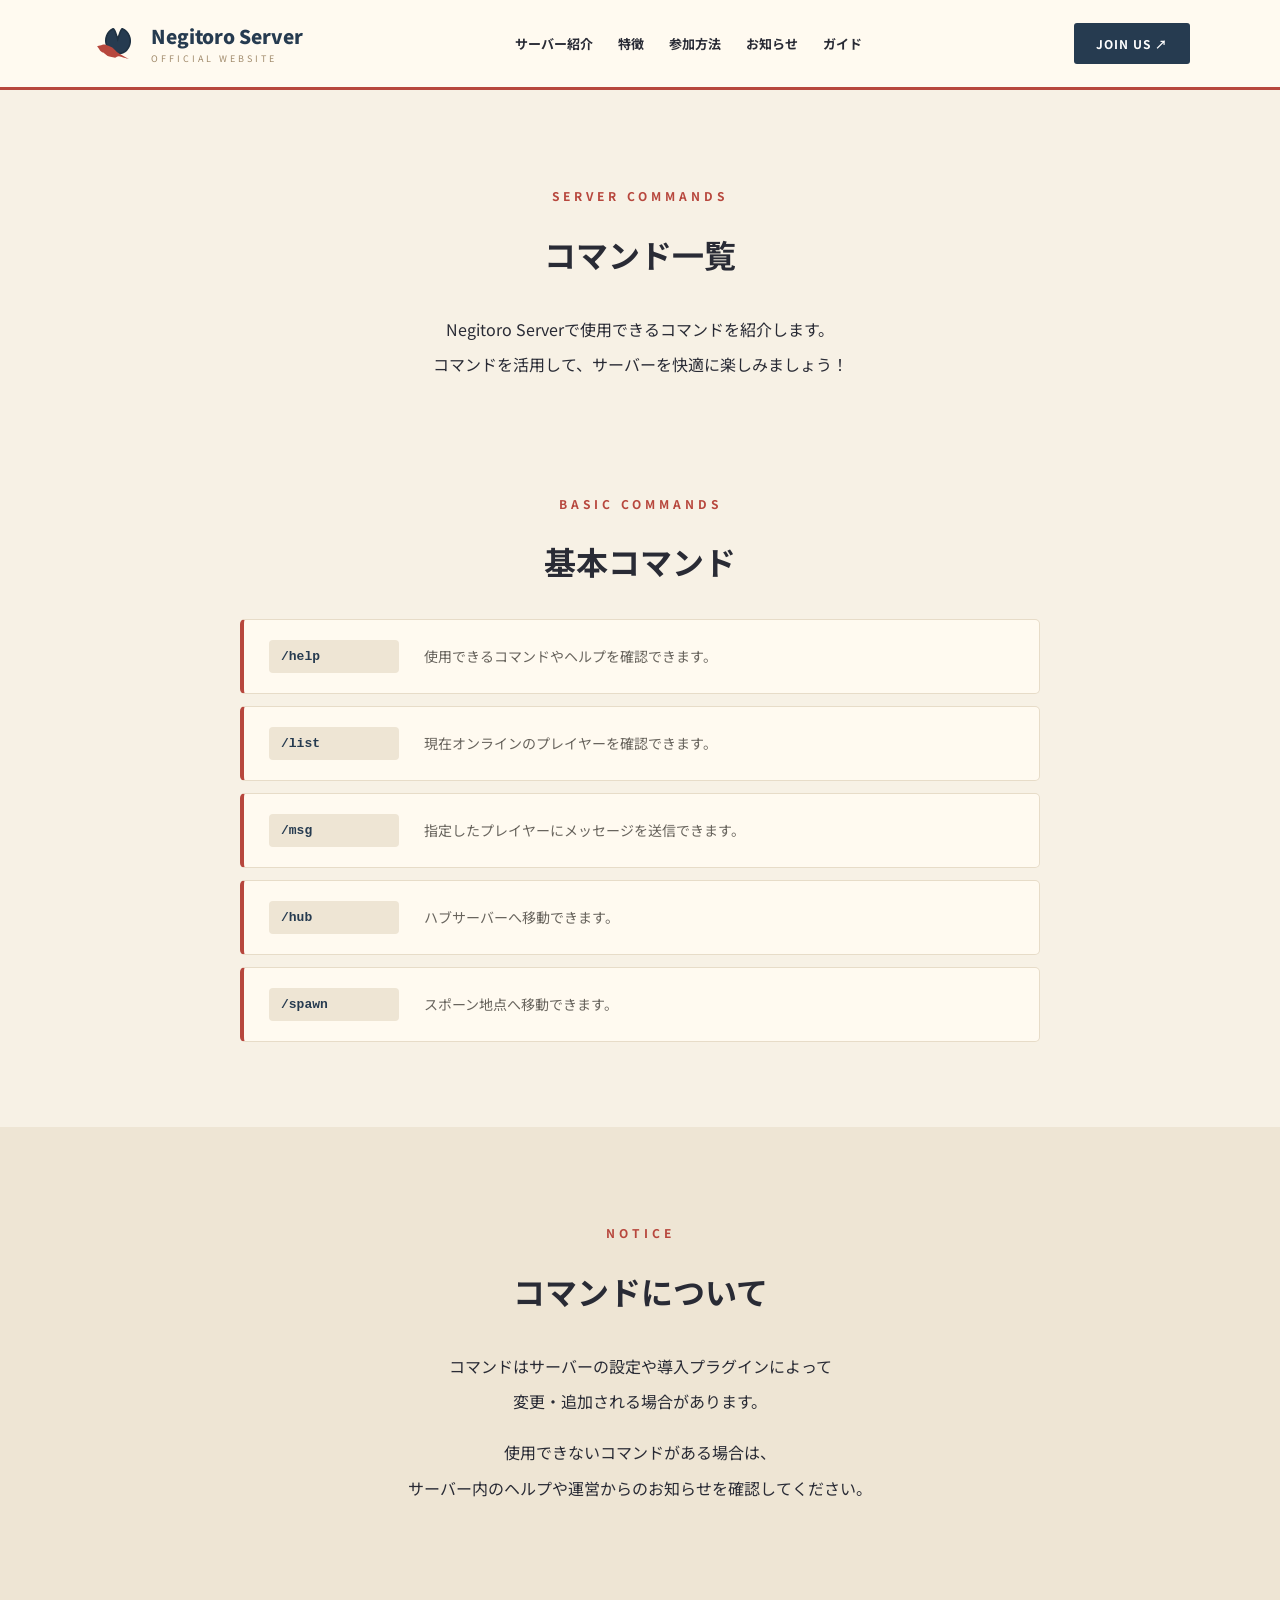
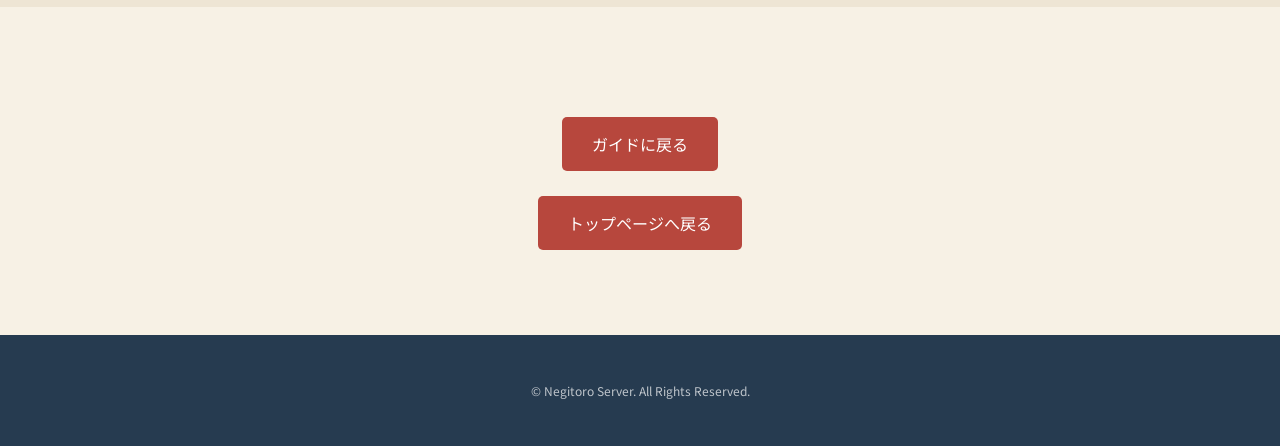
==== commands.html @ 7ebb2df2 "Add files via upload" ====
<!DOCTYPE html>
<html lang="ja">
<head>
    <meta charset="UTF-8">
    <meta name="viewport" content="width=device-width, initial-scale=1.0">
    <title>コマンド一覧 | Negitoro Server</title>
    <link rel="stylesheet" href="style.css">
</head>
<body>

<!-- ===== Header ===== -->

<header class="header">
    <a href="index.html" class="logo">
            <span class="logo-mark">
                <img src="images/waterlily.svg" alt="Negitoro Server">
            </span>

        <span class="logo-text">
                <strong>Negitoro Server</strong>
                <small>OFFICIAL WEBSITE</small>
            </span>
    </a>

    <nav>
        <a href="index.html#about">サーバー紹介</a>
        <a href="index.html#features">特徴</a>
        <a href="index.html#join">参加方法</a>
        <a href="index.html#news">お知らせ</a>
        <a href="guide.html">ガイド</a>
    </nav>

    <a href="index.html#join" class="header-button">JOIN US ↗</a>
</header>


<!-- ===== Page Title ===== -->

<section class="section">
    <p class="section-label">SERVER COMMANDS</p>
    <h2>コマンド一覧</h2>

    <p>
        Negitoro Serverで使用できるコマンドを紹介します。<br>
        コマンドを活用して、サーバーを快適に楽しみましょう！
    </p>
</section>


<!-- ===== Basic Commands ===== -->

<section class="section" style="padding-top: 0;">

    <p class="section-label">BASIC COMMANDS</p>
    <h2>基本コマンド</h2>

    <div class="command-list">

        <div class="command-item">
            <code>/help</code>
            <p>使用できるコマンドやヘルプを確認できます。</p>
        </div>

        <div class="command-item">
            <code>/list</code>
            <p>現在オンラインのプレイヤーを確認できます。</p>
        </div>

        <div class="command-item">
            <code>/msg</code>
            <p>指定したプレイヤーにメッセージを送信できます。</p>
        </div>

        <div class="command-item">
            <code>/hub</code>
            <p>ハブサーバーへ移動できます。</p>
        </div>

        <div class="command-item">
            <code>/spawn</code>
            <p>スポーン地点へ移動できます。</p>
        </div>

    </div>
</section>


<!-- ===== Notice ===== -->

<section class="section join-section">

    <p class="section-label">NOTICE</p>
    <h2>コマンドについて</h2>

    <p>
        コマンドはサーバーの設定や導入プラグインによって<br>
        変更・追加される場合があります。
    </p>

    <p>
        使用できないコマンドがある場合は、<br>
        サーバー内のヘルプや運営からのお知らせを確認してください。
    </p>

</section>


<!-- ===== Navigation ===== -->

<section class="section">
    <a href="guide.html" class="main-button">
        ガイドに戻る
    </a>

    <br>

    <a href="index.html" class="main-button">
        トップページへ戻る
    </a>
</section>


<!-- ===== Footer ===== -->

<footer class="footer">
    <p>© Negitoro Server. All Rights Reserved.</p>
</footer>

</body>
</html>
---- style.css ----
@import url('https://fonts.googleapis.com/css2?family=Noto+Sans+JP:wght@400;500;700;900&display=swap');

:root {
    --paper: #f7f1e5;
    --ink: #292b35;
    --navy: #263b50;
    --red: #b7473d;
    --gold: #c49a52;
}

* {
    box-sizing: border-box;
    scroll-behavior: smooth;
}

body {
    margin: 0;
    background: var(--paper);
    color: var(--ink);
    font-family: 'Noto Sans JP', sans-serif;
}

/* ===== Header ===== */

.header {
    min-height: 90px;
    padding: 15px 7%;
    display: flex;
    justify-content: space-between;
    align-items: center;
    gap: 25px;
    background: #fffaf0;
    border-bottom: 3px solid var(--red);
    position: relative;
    z-index: 10;
}

.logo {
    display: flex;
    align-items: center;
    gap: 13px;
    color: var(--navy);
    text-decoration: none;
}

.logo-mark {
    width: 48px;
    height: 48px;
    display: flex;
    align-items: center;
    justify-content: center;
    background: transparent;
    border-radius: 0;
    overflow: visible;
    flex-shrink: 0;
}

.logo-mark img {
    width: 34px;
    height: 34px;
    object-fit: contain;
    display: block;
}

.logo-text {
    display: flex;
    flex-direction: column;
    gap: 3px;
}

.logo-text strong {
    font-size: 19px;
    font-weight: 900;
}

.logo-text small {
    font-size: 9px;
    letter-spacing: 3px;
    color: #a18b6c;
}

.header nav {
    display: flex;
    align-items: center;
    gap: 25px;
}

.header nav a {
    color: var(--ink);
    text-decoration: none;
    font-size: 13px;
    font-weight: 700;
    transition: 0.2s;
}

.header nav a:hover {
    color: var(--red);
}

.header-button {
    padding: 12px 22px;
    background: var(--navy);
    color: white;
    text-decoration: none;
    font-size: 12px;
    font-weight: bold;
    letter-spacing: 1px;
    border-radius: 3px;
    transition: 0.2s;
}

.header-button:hover {
    background: var(--red);
}

/* ===== Hero ===== */

.hero {
    min-height: 540px;
    padding: 100px 10%;
    display: flex;
    justify-content: space-between;
    align-items: center;
    background:
            linear-gradient(
                    90deg,
                    rgba(15, 23, 38, 0.88),
                    rgba(15, 23, 38, 0.35)
            ),
            url("images/server-spawn.png");
    background-size: cover;
    background-position: center;
    background-repeat: no-repeat;
    color: white;
    position: relative;
    overflow: hidden;
}

.subtitle {
    color: #e4bd7b;
    letter-spacing: 3px;
    font-size: 12px;
}

.hero h1 {
    font-size: clamp(38px, 6vw, 65px);
    line-height: 1.5;
    margin: 20px 0;
}

.hero p {
    line-height: 2;
}

.main-button {
    display: inline-block;
    margin-top: 25px;
    padding: 15px 30px;
    background: var(--red);
    color: white;
    text-decoration: none;
    border-radius: 5px;
    transition: 0.2s;
}

.main-button:hover {
    background: #d05c50;
    transform: translateY(-3px);
}

/* ===== Common Sections ===== */

.section {
    padding: 85px 10%;
    text-align: center;
}

.section-label {
    color: var(--red);
    font-size: 12px;
    letter-spacing: 4px;
    font-weight: bold;
}

.section h2 {
    font-size: 32px;
    margin-bottom: 35px;
}

.section > p:not(.section-label) {
    line-height: 2.2;
}

/* ===== About Section ===== */

.about-section {
    background: var(--paper);
    padding: 100px 10%;
}

.about-heading {
    max-width: 750px;
    margin: 0 auto 55px;
}

.about-heading h2 {
    color: var(--navy);
    font-size: clamp(28px, 4vw, 42px);
    margin: 15px 0;
}

.about-description {
    color: #68645d;
    font-size: 15px;
    line-height: 2.2;
}

.about-grid {
    display: grid;
    grid-template-columns: repeat(4, minmax(0, 1fr));
    gap: 18px;
    max-width: 1100px;
    margin: auto;
}

.about-card {
    padding: 30px 18px;
    background: #fffaf0;
    border: 1px solid #e7dcc8;
    border-top: 3px solid var(--red);
    border-radius: 5px;
    transition: 0.25s;
}

.about-card:hover {
    transform: translateY(-5px);
    box-shadow: 0 8px 22px rgba(38, 59, 80, 0.09);
}

.about-card span {
    font-size: 35px;
}

.about-card h3 {
    color: var(--navy);
    margin: 15px 0 8px;
}

.about-card p {
    color: #777;
    font-size: 13px;
    line-height: 1.8;
}

/* ===== Features ===== */

.feature-grid {
    display: grid;
    grid-template-columns: repeat(3, 1fr);
    gap: 20px;
    margin-top: 40px;
}

.feature-card {
    padding: 35px 20px;
    background: #fffaf0;
    border: 1px solid #e7dcc8;
    border-radius: 8px;
}

.feature-card span {
    font-size: 40px;
}

.feature-card p {
    color: #777;
    font-size: 14px;
}

/* ===== Join Section ===== */

.join-section {
    background: #eee5d4;
}

.join-box {
    max-width: 550px;
    margin: auto;
    padding: 30px;
    background: #fffaf0;
    border-radius: 10px;
}

.address-box {
    display: flex;
    gap: 10px;
    justify-content: center;
    flex-wrap: wrap;
}

.address-box code {
    padding: 12px;
    background: #eee5d4;
    border-radius: 5px;
}

.address-box button {
    padding: 12px 20px;
    background: var(--navy);
    color: white;
    border: none;
    border-radius: 5px;
    cursor: pointer;
}

/* ===== Footer ===== */

.footer {
    padding: 35px;
    text-align: center;
    background: var(--navy);
    color: white;
}

.footer p {
    font-size: 12px;
    opacity: 0.7;
}

/* ===== Responsive ===== */

@media (max-width: 850px) {
    .header {
        flex-direction: column;
        padding: 20px;
    }

    .header nav {
        justify-content: center;
        flex-wrap: wrap;
        gap: 15px;
    }

    .about-grid {
        grid-template-columns: repeat(2, minmax(0, 1fr));
    }

    .feature-grid {
        grid-template-columns: repeat(2, 1fr);
    }
}

@media (max-width: 700px) {
    .hero {
        min-height: 450px;
    }

    .section {
        padding: 65px 7%;
    }
}

@media (max-width: 500px) {
    .about-grid,
    .feature-grid {
        grid-template-columns: 1fr;
    }
}

/* ===== Clickable Guide Cards ===== */

a.about-card,
a.about-card:visited {
    display: block;
    color: inherit;
    text-decoration: none;
}

a.about-card:hover,
a.about-card:focus {
    color: inherit;
    text-decoration: none;
    transform: translateY(-5px);
    box-shadow: 0 10px 25px rgba(0, 0, 0, 0.10);
}

/* ===== Command List ===== */

.command-list {
    max-width: 800px;
    margin: auto;
    display: flex;
    flex-direction: column;
    gap: 12px;
    text-align: left;
}

.command-item {
    display: flex;
    align-items: center;
    gap: 25px;
    padding: 20px 25px;
    background: #fffaf0;
    border: 1px solid #e7dcc8;
    border-left: 4px solid var(--red);
    border-radius: 5px;
}

.command-item code {
    min-width: 130px;
    padding: 9px 12px;
    background: #eee5d4;
    color: var(--navy);
    border-radius: 4px;
    font-weight: bold;
}

.command-item p {
    margin: 0;
    color: #68645d;
    font-size: 14px;
    line-height: 1.8;
}

/* ===== FAQ ===== */

.faq-list {
    max-width: 850px;
    margin: auto;
    display: flex;
    flex-direction: column;
    gap: 18px;
    text-align: left;
}

.faq-item {
    padding: 25px 30px;
    background: #fffaf0;
    border: 1px solid #e7dcc8;
    border-left: 4px solid var(--red);
    border-radius: 5px;
    transition: 0.25s;
}

.faq-item:hover {
    transform: translateY(-3px);
    box-shadow: 0 8px 22px rgba(38, 59, 80, 0.08);
}

.faq-item h3 {
    color: var(--navy);
    font-size: 16px;
    margin: 0 0 12px;
}

.faq-item p {
    color: #68645d;
    font-size: 14px;
    line-height: 2;
    margin: 0;
}

/* ===== Mobile Adjustments ===== */

@media (max-width: 500px) {
    .command-item {
        flex-direction: column;
        align-items: flex-start;
        gap: 12px;
    }

    .faq-item {
        padding: 20px;
    }
}
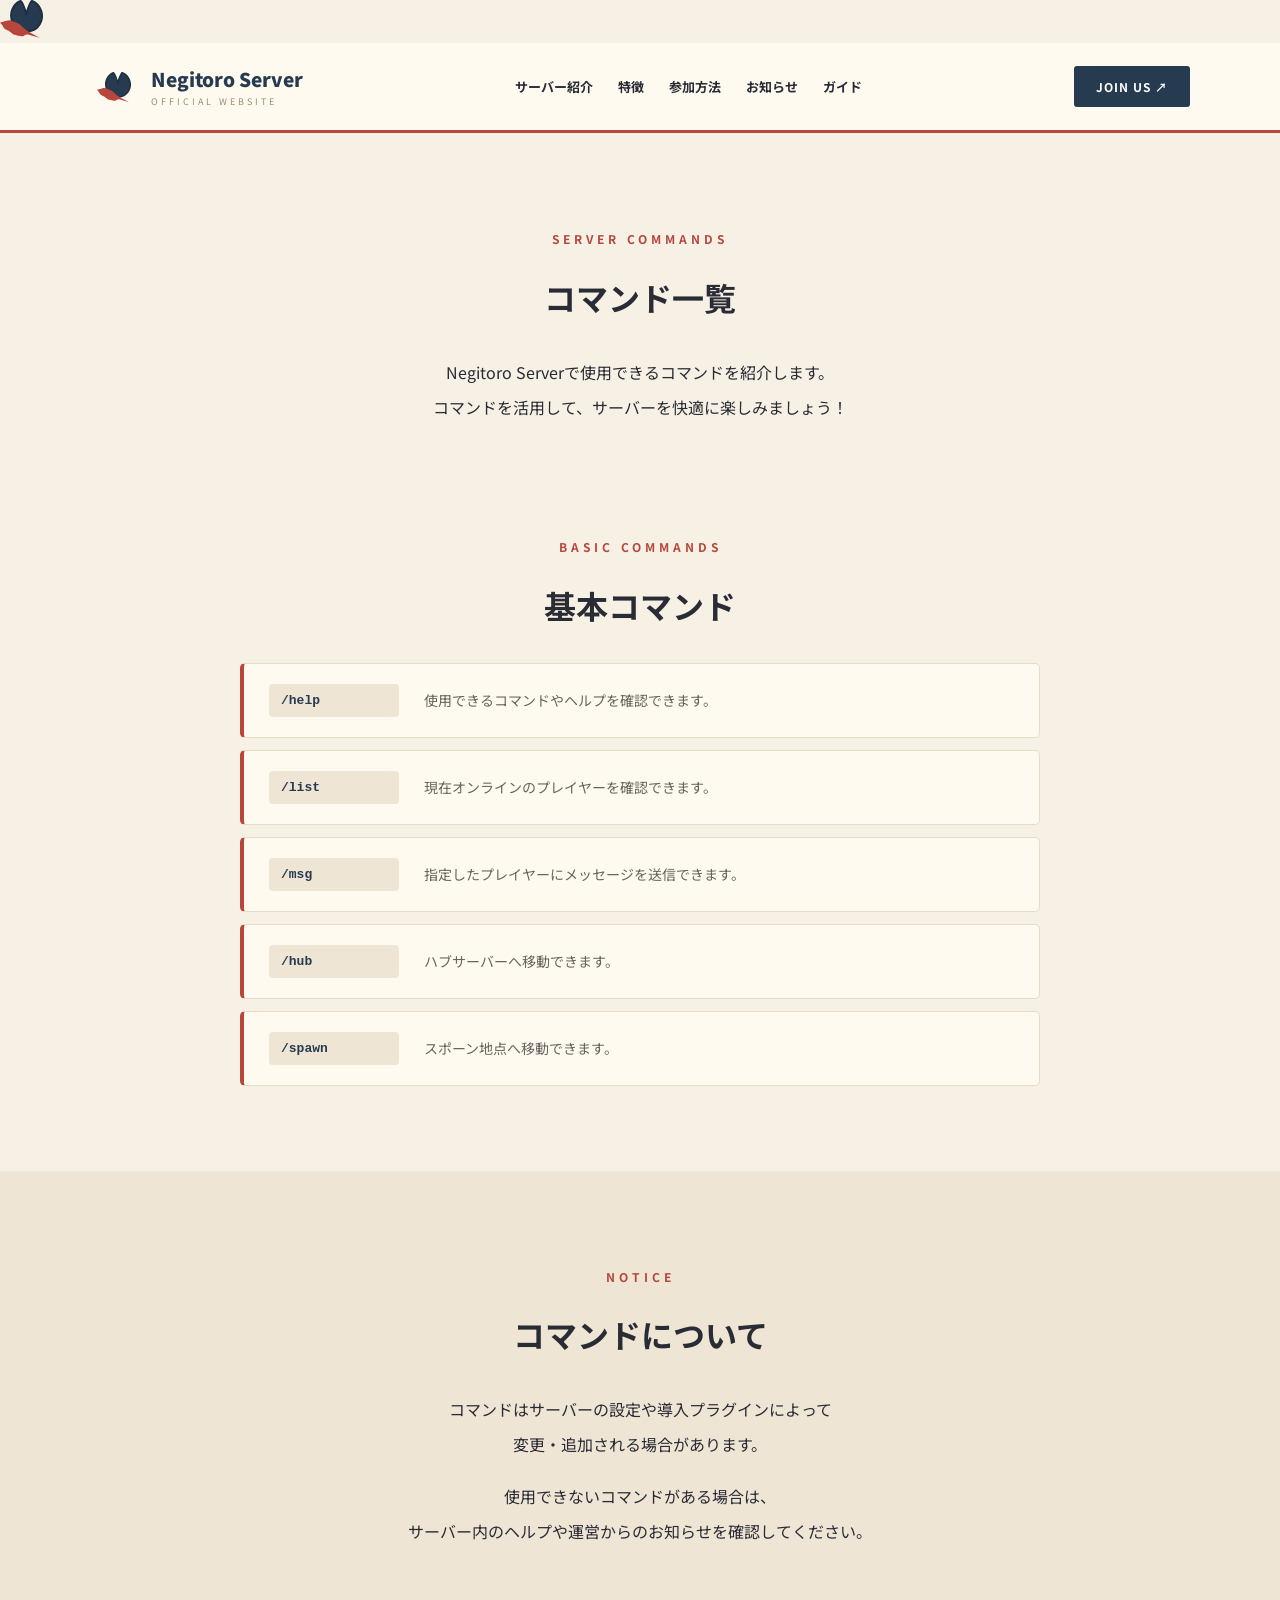
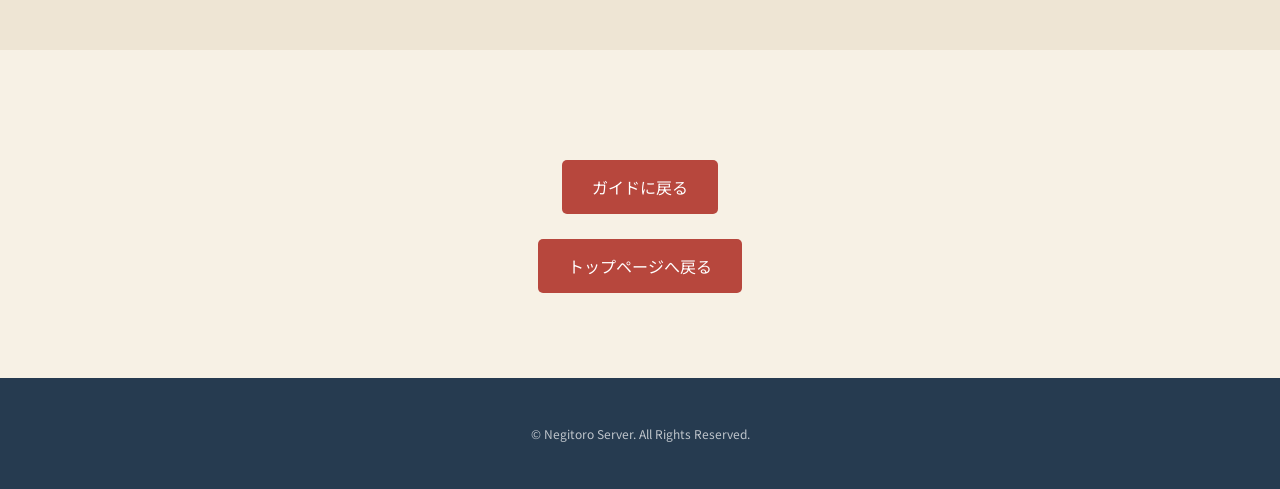
==== commit 54423b4e: "Update commands.html" ====
--- a/commands.html
+++ b/commands.html
@@ -8,6 +8,9 @@
     <link rel="stylesheet" href="style.css">
 </head>
 <body>
+    <div id="logo-intro">
+    <img src="images/waterlily.svg" alt="">
+</div>
 
 <!-- ===== Header ===== -->
 
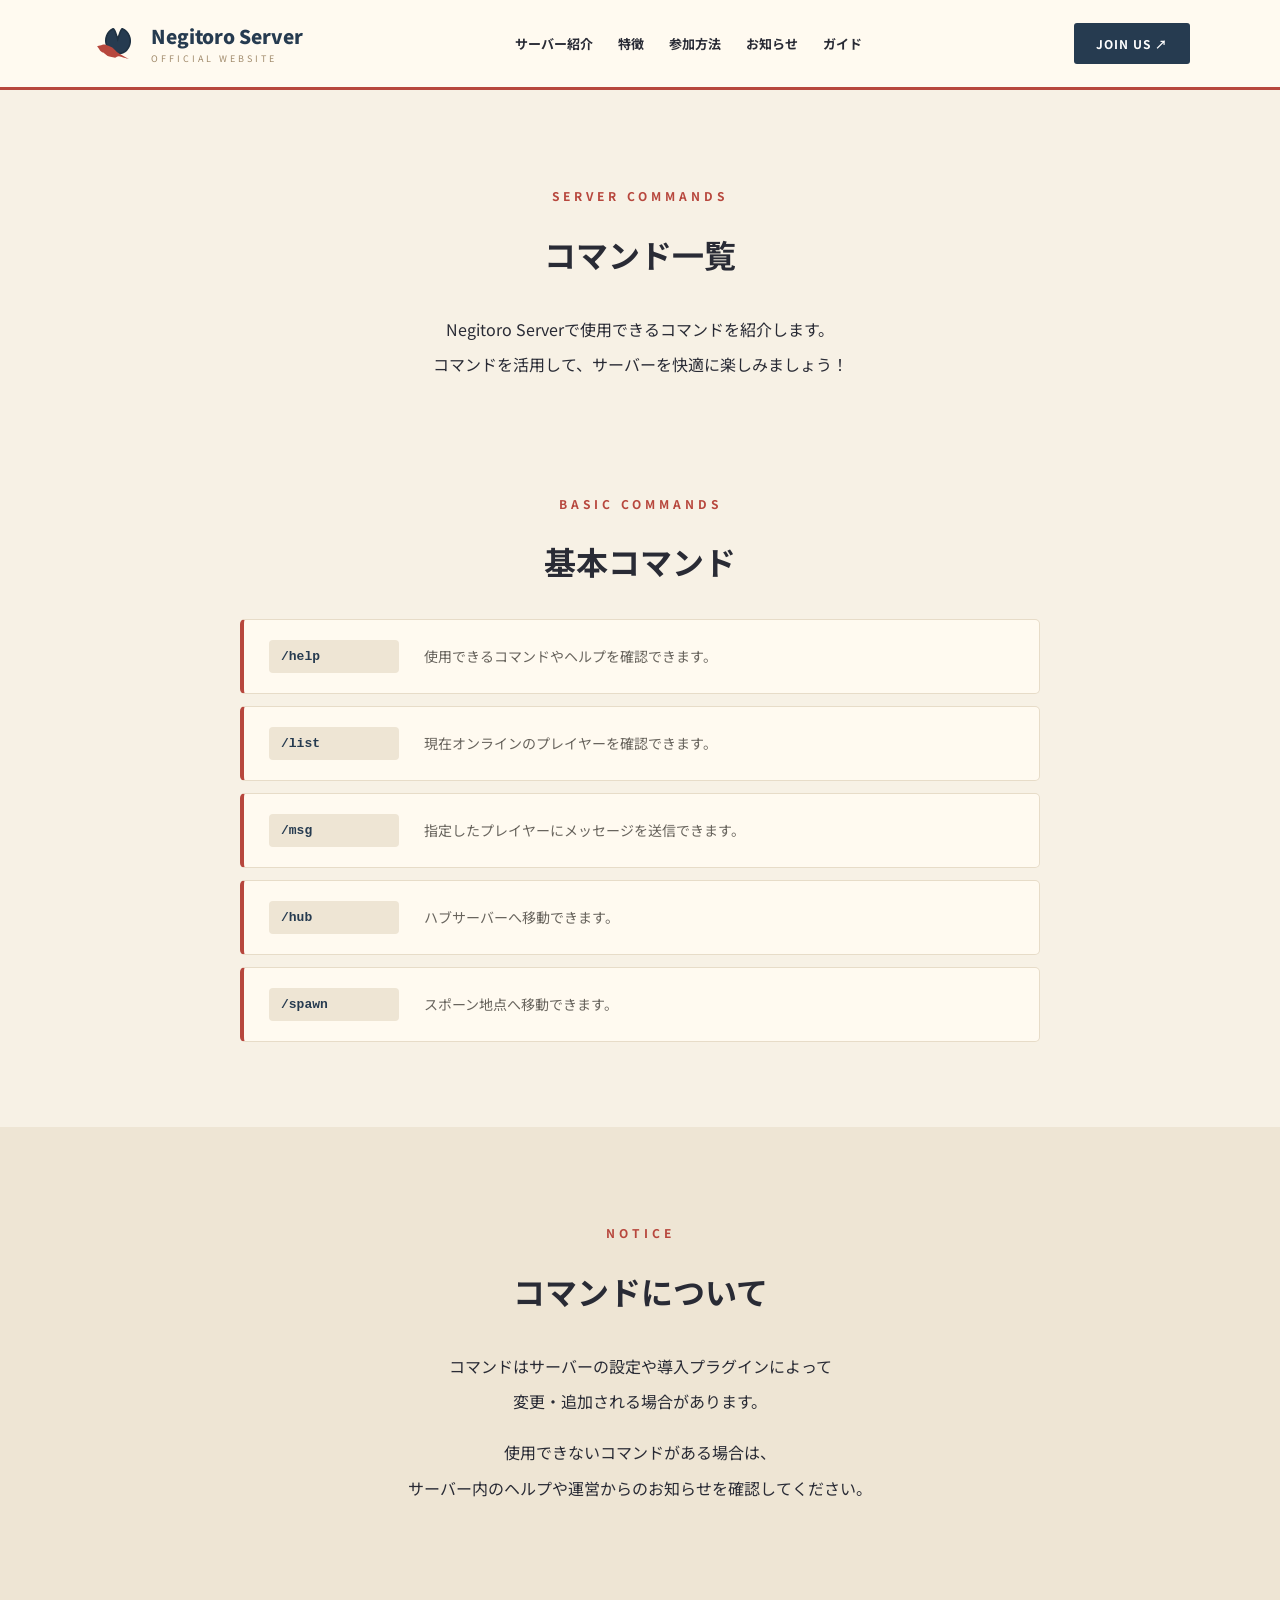
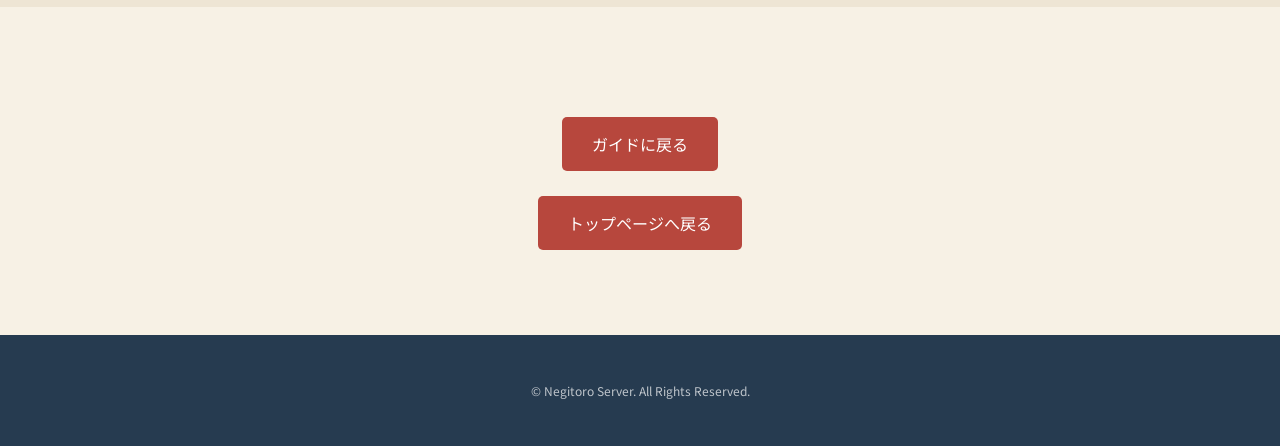
==== commit 63bb327c: "Update commands.html" ====
--- a/commands.html
+++ b/commands.html
@@ -8,9 +8,6 @@
     <link rel="stylesheet" href="style.css">
 </head>
 <body>
-    <div id="logo-intro">
-    <img src="images/waterlily.svg" alt="">
-</div>
 
 <!-- ===== Header ===== -->
 
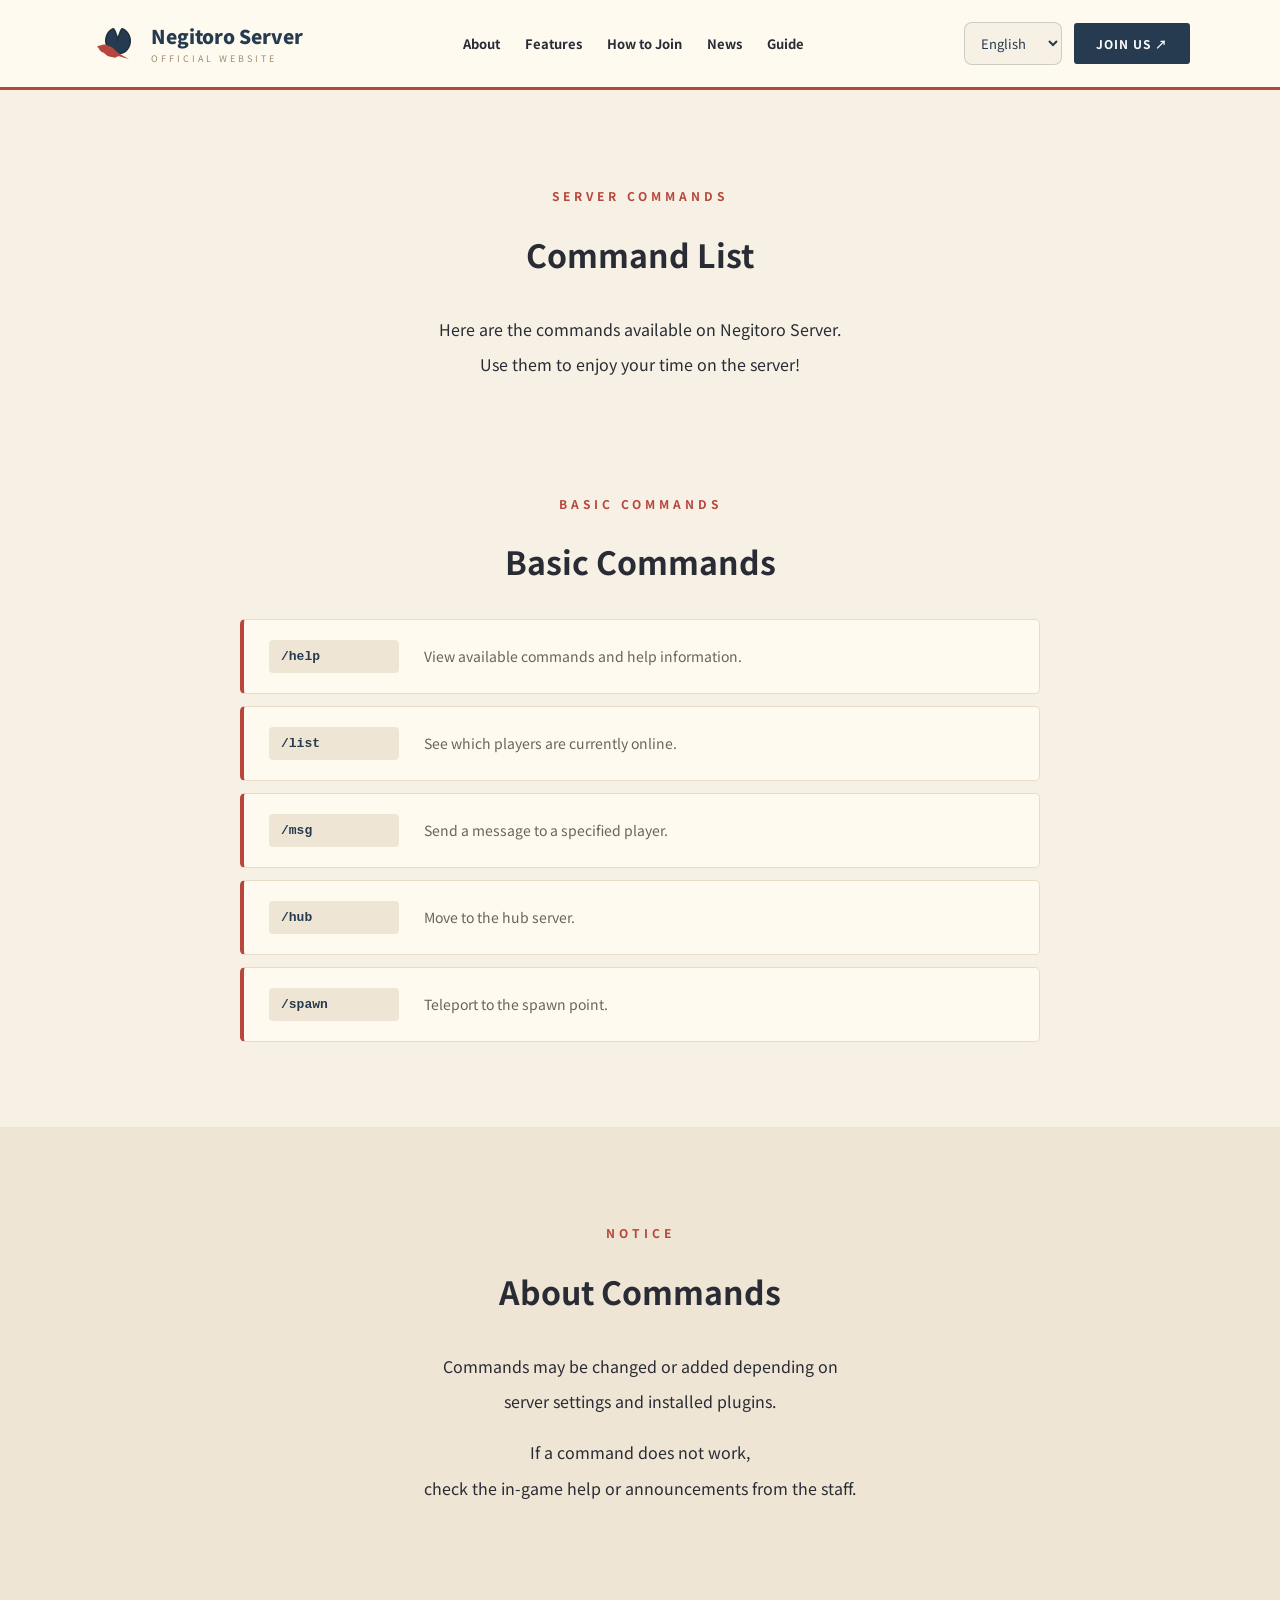
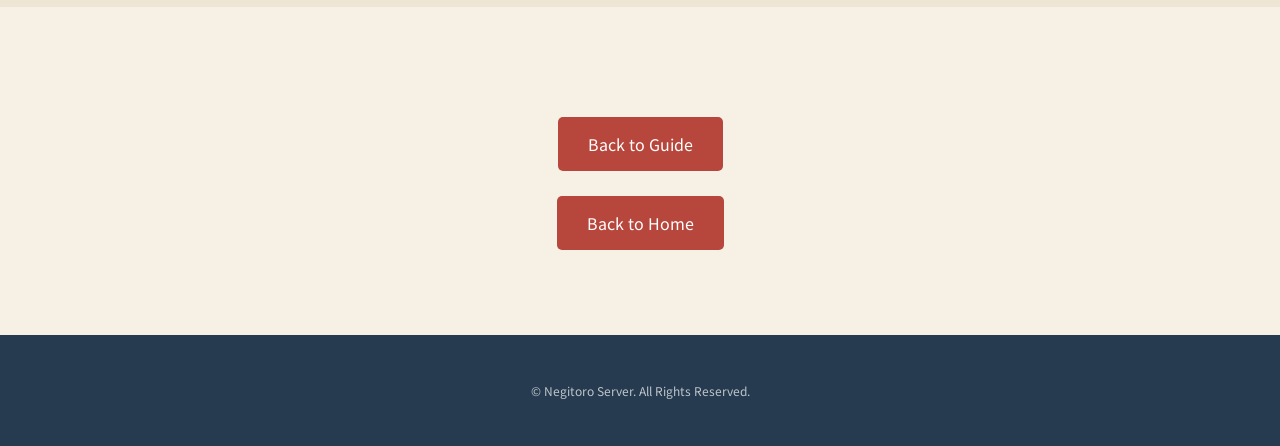
==== commit 82653389: "Update commands.html" ====
--- a/commands.html
+++ b/commands.html
@@ -5,6 +5,7 @@
     <meta charset="UTF-8">
     <meta name="viewport" content="width=device-width, initial-scale=1.0">
     <title>コマンド一覧 | Negitoro Server</title>
+    <meta name="description" content="Negitoro Serverで使用できるコマンド一覧です。">
     <link rel="stylesheet" href="style.css">
 </head>
 <body>
@@ -13,112 +14,128 @@
 
 <header class="header">
     <a href="index.html" class="logo">
-            <span class="logo-mark">
-                <img src="images/waterlily.svg" alt="Negitoro Server">
-            </span>
+        <span class="logo-mark">
+            <img src="images/waterlily.svg" alt="Negitoro Server">
+        </span>
 
         <span class="logo-text">
-                <strong>Negitoro Server</strong>
-                <small>OFFICIAL WEBSITE</small>
-            </span>
+            <strong>Negitoro Server</strong>
+            <small>OFFICIAL WEBSITE</small>
+        </span>
     </a>
 
     <nav>
-        <a href="index.html#about">サーバー紹介</a>
-        <a href="index.html#features">特徴</a>
-        <a href="index.html#join">参加方法</a>
-        <a href="index.html#news">お知らせ</a>
-        <a href="guide.html">ガイド</a>
+        <a href="index.html#about" data-i18n="navAbout">サーバー紹介</a>
+        <a href="index.html#features" data-i18n="navFeatures">特徴</a>
+        <a href="index.html#join" data-i18n="navJoin">参加方法</a>
+        <a href="index.html#news" data-i18n="navNews">お知らせ</a>
+        <a href="guide.html" data-i18n="navGuide">ガイド</a>
     </nav>
 
-    <a href="index.html#join" class="header-button">JOIN US ↗</a>
+    <div class="header-actions">
+        <select id="languageSelect" aria-label="Language">
+            <option value="ja">日本語</option>
+            <option value="en">English</option>
+            <option value="ko">한국어</option>
+            <option value="zh-CN">简体中文</option>
+            <option value="zh-TW">繁體中文</option>
+            <option value="de">Deutsch</option>
+            <option value="fr">Français</option>
+        </select>
+
+        <a href="index.html#join" class="header-button">JOIN US ↗</a>
+    </div>
 </header>
 
 
-<!-- ===== Page Title ===== -->
-
-<section class="section">
-    <p class="section-label">SERVER COMMANDS</p>
-    <h2>コマンド一覧</h2>
-
-    <p>
-        Negitoro Serverで使用できるコマンドを紹介します。<br>
-        コマンドを活用して、サーバーを快適に楽しみましょう！
-    </p>
-</section>
-
-
-<!-- ===== Basic Commands ===== -->
-
-<section class="section" style="padding-top: 0;">
-
-    <p class="section-label">BASIC COMMANDS</p>
-    <h2>基本コマンド</h2>
-
-    <div class="command-list">
-
-        <div class="command-item">
-            <code>/help</code>
-            <p>使用できるコマンドやヘルプを確認できます。</p>
+<main>
+
+    <!-- ===== Page Title ===== -->
+
+    <section class="section">
+        <p class="section-label">SERVER COMMANDS</p>
+        <h2 data-i18n="pageTitle">コマンド一覧</h2>
+
+        <p data-i18n="pageDescription">
+            Negitoro Serverで使用できるコマンドを紹介します。<br>
+            コマンドを活用して、サーバーを快適に楽しみましょう！
+        </p>
+    </section>
+
+
+    <!-- ===== Basic Commands ===== -->
+
+    <section class="section" style="padding-top: 0;">
+
+        <p class="section-label">BASIC COMMANDS</p>
+        <h2 data-i18n="basicTitle">基本コマンド</h2>
+
+        <div class="command-list">
+
+            <div class="command-item">
+                <code>/help</code>
+                <p data-i18n="helpDescription">使用できるコマンドやヘルプを確認できます。</p>
+            </div>
+
+            <div class="command-item">
+                <code>/list</code>
+                <p data-i18n="listDescription">現在オンラインのプレイヤーを確認できます。</p>
+            </div>
+
+            <div class="command-item">
+                <code>/msg</code>
+                <p data-i18n="msgDescription">指定したプレイヤーにメッセージを送信できます。</p>
+            </div>
+
+            <div class="command-item">
+                <code>/hub</code>
+                <p data-i18n="hubDescription">ハブサーバーへ移動できます。</p>
+            </div>
+
+            <div class="command-item">
+                <code>/spawn</code>
+                <p data-i18n="spawnDescription">スポーン地点へ移動できます。</p>
+            </div>
+
         </div>
-
-        <div class="command-item">
-            <code>/list</code>
-            <p>現在オンラインのプレイヤーを確認できます。</p>
-        </div>
-
-        <div class="command-item">
-            <code>/msg</code>
-            <p>指定したプレイヤーにメッセージを送信できます。</p>
-        </div>
-
-        <div class="command-item">
-            <code>/hub</code>
-            <p>ハブサーバーへ移動できます。</p>
-        </div>
-
-        <div class="command-item">
-            <code>/spawn</code>
-            <p>スポーン地点へ移動できます。</p>
-        </div>
-
-    </div>
-</section>
-
-
-<!-- ===== Notice ===== -->
-
-<section class="section join-section">
-
-    <p class="section-label">NOTICE</p>
-    <h2>コマンドについて</h2>
-
-    <p>
-        コマンドはサーバーの設定や導入プラグインによって<br>
-        変更・追加される場合があります。
-    </p>
-
-    <p>
-        使用できないコマンドがある場合は、<br>
-        サーバー内のヘルプや運営からのお知らせを確認してください。
-    </p>
-
-</section>
-
-
-<!-- ===== Navigation ===== -->
-
-<section class="section">
-    <a href="guide.html" class="main-button">
-        ガイドに戻る
-    </a>
-
-    <br>
-
-    <a href="index.html" class="main-button">
-        トップページへ戻る
-    </a>
-</section>
+    </section>
+
+
+    <!-- ===== Notice ===== -->
+
+    <section class="section join-section">
+
+        <p class="section-label">NOTICE</p>
+        <h2 data-i18n="noticeTitle">コマンドについて</h2>
+
+        <p data-i18n="noticeDescription">
+            コマンドはサーバーの設定や導入プラグインによって<br>
+            変更・追加される場合があります。
+        </p>
+
+        <p data-i18n="noticeDescription2">
+            使用できないコマンドがある場合は、<br>
+            サーバー内のヘルプや運営からのお知らせを確認してください。
+        </p>
+
+    </section>
+
+
+    <!-- ===== Navigation ===== -->
+
+    <section class="section">
+        <a href="guide.html" class="main-button" data-i18n="guideButton">
+            ガイドに戻る
+        </a>
+
+        <br>
+
+        <a href="index.html" class="main-button" data-i18n="homeButton">
+            トップページへ戻る
+        </a>
+    </section>
+
+</main>
 
 
 <!-- ===== Footer ===== -->
@@ -127,5 +144,223 @@
     <p>© Negitoro Server. All Rights Reserved.</p>
 </footer>
 
+
+<script>
+const translations = {
+
+    ja: {
+        title: "コマンド一覧 | Negitoro Server",
+        description: "Negitoro Serverで使用できるコマンド一覧です。",
+        navAbout: "サーバー紹介",
+        navFeatures: "特徴",
+        navJoin: "参加方法",
+        navNews: "お知らせ",
+        navGuide: "ガイド",
+        pageTitle: "コマンド一覧",
+        pageDescription: "Negitoro Serverで使用できるコマンドを紹介します。<br>コマンドを活用して、サーバーを快適に楽しみましょう！",
+        basicTitle: "基本コマンド",
+        helpDescription: "使用できるコマンドやヘルプを確認できます。",
+        listDescription: "現在オンラインのプレイヤーを確認できます。",
+        msgDescription: "指定したプレイヤーにメッセージを送信できます。",
+        hubDescription: "ハブサーバーへ移動できます。",
+        spawnDescription: "スポーン地点へ移動できます。",
+        noticeTitle: "コマンドについて",
+        noticeDescription: "コマンドはサーバーの設定や導入プラグインによって<br>変更・追加される場合があります。",
+        noticeDescription2: "使用できないコマンドがある場合は、<br>サーバー内のヘルプや運営からのお知らせを確認してください。",
+        guideButton: "ガイドに戻る",
+        homeButton: "トップページへ戻る"
+    },
+
+    en: {
+        title: "Commands | Negitoro Server",
+        description: "A list of commands available on Negitoro Server.",
+        navAbout: "About",
+        navFeatures: "Features",
+        navJoin: "How to Join",
+        navNews: "News",
+        navGuide: "Guide",
+        pageTitle: "Command List",
+        pageDescription: "Here are the commands available on Negitoro Server.<br>Use them to enjoy your time on the server!",
+        basicTitle: "Basic Commands",
+        helpDescription: "View available commands and help information.",
+        listDescription: "See which players are currently online.",
+        msgDescription: "Send a message to a specified player.",
+        hubDescription: "Move to the hub server.",
+        spawnDescription: "Teleport to the spawn point.",
+        noticeTitle: "About Commands",
+        noticeDescription: "Commands may be changed or added depending on<br>server settings and installed plugins.",
+        noticeDescription2: "If a command does not work,<br>check the in-game help or announcements from the staff.",
+        guideButton: "Back to Guide",
+        homeButton: "Back to Home"
+    },
+
+    ko: {
+        title: "명령어 목록 | Negitoro Server",
+        description: "Negitoro Server에서 사용할 수 있는 명령어 목록입니다.",
+        navAbout: "서버 소개",
+        navFeatures: "특징",
+        navJoin: "참가 방법",
+        navNews: "공지사항",
+        navGuide: "가이드",
+        pageTitle: "명령어 목록",
+        pageDescription: "Negitoro Server에서 사용할 수 있는 명령어를 소개합니다.<br>명령어를 활용하여 서버를 더욱 편리하게 즐겨보세요!",
+        basicTitle: "기본 명령어",
+        helpDescription: "사용 가능한 명령어와 도움말을 확인할 수 있습니다.",
+        listDescription: "현재 접속 중인 플레이어를 확인할 수 있습니다.",
+        msgDescription: "지정한 플레이어에게 메시지를 보낼 수 있습니다.",
+        hubDescription: "허브 서버로 이동할 수 있습니다.",
+        spawnDescription: "스폰 지점으로 이동할 수 있습니다.",
+        noticeTitle: "명령어 안내",
+        noticeDescription: "명령어는 서버 설정이나 설치된 플러그인에 따라<br>변경되거나 추가될 수 있습니다.",
+        noticeDescription2: "명령어를 사용할 수 없는 경우,<br>게임 내 도움말이나 운영진의 공지를 확인해 주세요.",
+        guideButton: "가이드로 돌아가기",
+        homeButton: "홈페이지로 돌아가기"
+    },
+
+    "zh-CN": {
+        title: "指令列表 | Negitoro Server",
+        description: "Negitoro Server中可使用的指令列表。",
+        navAbout: "服务器介绍",
+        navFeatures: "特色",
+        navJoin: "加入方法",
+        navNews: "公告",
+        navGuide: "指南",
+        pageTitle: "指令列表",
+        pageDescription: "这里介绍 Negitoro Server 中可以使用的指令。<br>善用指令，让服务器体验更加方便！",
+        basicTitle: "基本指令",
+        helpDescription: "查看可用指令和帮助信息。",
+        listDescription: "查看当前在线的玩家。",
+        msgDescription: "向指定玩家发送消息。",
+        hubDescription: "移动到大厅服务器。",
+        spawnDescription: "传送到出生点。",
+        noticeTitle: "关于指令",
+        noticeDescription: "指令可能会根据服务器设置或安装的插件<br>进行修改或添加。",
+        noticeDescription2: "如果某个指令无法使用，<br>请查看游戏内帮助或管理团队发布的公告。",
+        guideButton: "返回指南",
+        homeButton: "返回首页"
+    },
+
+    "zh-TW": {
+        title: "指令列表 | Negitoro Server",
+        description: "Negitoro Server 中可使用的指令列表。",
+        navAbout: "伺服器介紹",
+        navFeatures: "特色",
+        navJoin: "加入方式",
+        navNews: "公告",
+        navGuide: "指南",
+        pageTitle: "指令列表",
+        pageDescription: "這裡介紹 Negitoro Server 中可以使用的指令。<br>善用指令，讓伺服器體驗更加方便！",
+        basicTitle: "基本指令",
+        helpDescription: "查看可用指令和說明資訊。",
+        listDescription: "查看目前在線的玩家。",
+        msgDescription: "向指定玩家傳送訊息。",
+        hubDescription: "移動至大廳伺服器。",
+        spawnDescription: "傳送至出生點。",
+        noticeTitle: "關於指令",
+        noticeDescription: "指令可能會依照伺服器設定或安裝的插件<br>進行修改或新增。",
+        noticeDescription2: "如果某個指令無法使用，<br>請查看遊戲內說明或管理團隊發布的公告。",
+        guideButton: "返回指南",
+        homeButton: "返回首頁"
+    },
+
+    de: {
+        title: "Befehle | Negitoro Server",
+        description: "Eine Liste der verfügbaren Befehle auf dem Negitoro Server.",
+        navAbout: "Über den Server",
+        navFeatures: "Features",
+        navJoin: "Beitreten",
+        navNews: "Neuigkeiten",
+        navGuide: "Guide",
+        pageTitle: "Befehlsliste",
+        pageDescription: "Hier findest du die Befehle, die auf dem Negitoro Server verfügbar sind.<br>Nutze sie, um dein Spielerlebnis zu verbessern!",
+        basicTitle: "Grundlegende Befehle",
+        helpDescription: "Zeigt verfügbare Befehle und Hilfeinformationen an.",
+        listDescription: "Zeigt die aktuell online befindlichen Spieler an.",
+        msgDescription: "Sendet eine Nachricht an einen bestimmten Spieler.",
+        hubDescription: "Wechselt zum Hub-Server.",
+        spawnDescription: "Teleportiert dich zum Spawnpunkt.",
+        noticeTitle: "Über Befehle",
+        noticeDescription: "Befehle können je nach Servereinstellungen und installierten Plugins<br>geändert oder hinzugefügt werden.",
+        noticeDescription2: "Wenn ein Befehl nicht funktioniert,<br>prüfe bitte die Hilfe im Spiel oder die Ankündigungen des Teams.",
+        guideButton: "Zurück zum Guide",
+        homeButton: "Zurück zur Startseite"
+    },
+
+    fr: {
+        title: "Commandes | Negitoro Server",
+        description: "Liste des commandes disponibles sur Negitoro Server.",
+        navAbout: "À propos",
+        navFeatures: "Fonctionnalités",
+        navJoin: "Rejoindre",
+        navNews: "Actualités",
+        navGuide: "Guide",
+        pageTitle: "Liste des commandes",
+        pageDescription: "Découvrez les commandes disponibles sur Negitoro Server.<br>Utilisez-les pour profiter pleinement du serveur !",
+        basicTitle: "Commandes de base",
+        helpDescription: "Permet de consulter les commandes disponibles et l'aide.",
+        listDescription: "Permet de voir les joueurs actuellement en ligne.",
+        msgDescription: "Permet d'envoyer un message à un joueur précis.",
+        hubDescription: "Permet de rejoindre le serveur Hub.",
+        spawnDescription: "Permet de se téléporter au point d'apparition.",
+        noticeTitle: "À propos des commandes",
+        noticeDescription: "Les commandes peuvent être modifiées ou ajoutées selon<br>les paramètres du serveur et les plugins installés.",
+        noticeDescription2: "Si une commande ne fonctionne pas,<br>consultez l'aide en jeu ou les annonces de l'équipe.",
+        guideButton: "Retour au guide",
+        homeButton: "Retour à l'accueil"
+    }
+};
+
+function applyLanguage(language) {
+    const selected = translations[language] ? language : "ja";
+    const texts = translations[selected];
+
+    document.documentElement.lang = selected;
+    document.title = texts.title;
+
+    document.querySelector('meta[name="description"]')
+        .setAttribute("content", texts.description);
+
+    document.querySelectorAll("[data-i18n]").forEach(element => {
+        const key = element.dataset.i18n;
+
+        if (texts[key] !== undefined) {
+            element.innerHTML = texts[key];
+        }
+    });
+
+    document.getElementById("languageSelect").value = selected;
+    localStorage.setItem("negitoro-language", selected);
+}
+
+function getInitialLanguage() {
+    const saved = localStorage.getItem("negitoro-language");
+
+    if (saved && translations[saved]) {
+        return saved;
+    }
+
+    const browserLanguage = navigator.language || "ja";
+
+    if (browserLanguage.startsWith("zh")) {
+        return browserLanguage.includes("TW") ||
+               browserLanguage.includes("HK")
+            ? "zh-TW"
+            : "zh-CN";
+    }
+
+    const language = browserLanguage.split("-")[0];
+
+    return translations[language] ? language : "ja";
+}
+
+const languageSelect = document.getElementById("languageSelect");
+
+languageSelect.addEventListener("change", event => {
+    applyLanguage(event.target.value);
+});
+
+applyLanguage(getInitialLanguage());
+</script>
+
 </body>
 </html>
--- a/style.css
+++ b/style.css
@@ -1,476 +1,975 @@
-
-@import url('https://fonts.googleapis.com/css2?family=Noto+Sans+JP:wght@400;500;700;900&display=swap');
-
-:root {
-    --paper: #f7f1e5;
-    --ink: #292b35;
-    --navy: #263b50;
-    --red: #b7473d;
-    --gold: #c49a52;
-}
-
-* {
-    box-sizing: border-box;
-    scroll-behavior: smooth;
-}
-
-body {
-    margin: 0;
-    background: var(--paper);
-    color: var(--ink);
-    font-family: 'Noto Sans JP', sans-serif;
-}
-
-/* ===== Header ===== */
-
-.header {
-    min-height: 90px;
-    padding: 15px 7%;
-    display: flex;
-    justify-content: space-between;
-    align-items: center;
-    gap: 25px;
-    background: #fffaf0;
-    border-bottom: 3px solid var(--red);
-    position: relative;
-    z-index: 10;
-}
-
-.logo {
-    display: flex;
-    align-items: center;
-    gap: 13px;
-    color: var(--navy);
-    text-decoration: none;
-}
-
-.logo-mark {
-    width: 48px;
-    height: 48px;
-    display: flex;
-    align-items: center;
-    justify-content: center;
-    background: transparent;
-    border-radius: 0;
-    overflow: visible;
-    flex-shrink: 0;
-}
-
-.logo-mark img {
-    width: 34px;
-    height: 34px;
-    object-fit: contain;
-    display: block;
-}
-
-.logo-text {
-    display: flex;
-    flex-direction: column;
-    gap: 3px;
-}
-
-.logo-text strong {
-    font-size: 19px;
-    font-weight: 900;
-}
-
-.logo-text small {
-    font-size: 9px;
-    letter-spacing: 3px;
-    color: #a18b6c;
-}
-
-.header nav {
-    display: flex;
-    align-items: center;
-    gap: 25px;
-}
-
-.header nav a {
-    color: var(--ink);
-    text-decoration: none;
-    font-size: 13px;
-    font-weight: 700;
-    transition: 0.2s;
-}
-
-.header nav a:hover {
-    color: var(--red);
-}
-
-.header-button {
-    padding: 12px 22px;
-    background: var(--navy);
-    color: white;
-    text-decoration: none;
-    font-size: 12px;
-    font-weight: bold;
-    letter-spacing: 1px;
-    border-radius: 3px;
-    transition: 0.2s;
-}
-
-.header-button:hover {
-    background: var(--red);
-}
-
-/* ===== Hero ===== */
-
-.hero {
-    min-height: 540px;
-    padding: 100px 10%;
-    display: flex;
-    justify-content: space-between;
-    align-items: center;
-    background:
-            linear-gradient(
-                    90deg,
-                    rgba(15, 23, 38, 0.88),
-                    rgba(15, 23, 38, 0.35)
-            ),
-            url("images/server-spawn.png");
-    background-size: cover;
-    background-position: center;
-    background-repeat: no-repeat;
-    color: white;
-    position: relative;
-    overflow: hidden;
-}
-
-.subtitle {
-    color: #e4bd7b;
-    letter-spacing: 3px;
-    font-size: 12px;
-}
-
-.hero h1 {
-    font-size: clamp(38px, 6vw, 65px);
-    line-height: 1.5;
-    margin: 20px 0;
-}
-
-.hero p {
-    line-height: 2;
-}
-
-.main-button {
-    display: inline-block;
-    margin-top: 25px;
-    padding: 15px 30px;
-    background: var(--red);
-    color: white;
-    text-decoration: none;
-    border-radius: 5px;
-    transition: 0.2s;
-}
-
-.main-button:hover {
-    background: #d05c50;
-    transform: translateY(-3px);
-}
-
-/* ===== Common Sections ===== */
-
-.section {
-    padding: 85px 10%;
-    text-align: center;
-}
-
-.section-label {
-    color: var(--red);
-    font-size: 12px;
-    letter-spacing: 4px;
-    font-weight: bold;
-}
-
-.section h2 {
-    font-size: 32px;
-    margin-bottom: 35px;
-}
-
-.section > p:not(.section-label) {
-    line-height: 2.2;
-}
-
-/* ===== About Section ===== */
-
-.about-section {
-    background: var(--paper);
-    padding: 100px 10%;
-}
-
-.about-heading {
-    max-width: 750px;
-    margin: 0 auto 55px;
-}
-
-.about-heading h2 {
-    color: var(--navy);
-    font-size: clamp(28px, 4vw, 42px);
-    margin: 15px 0;
-}
-
-.about-description {
-    color: #68645d;
-    font-size: 15px;
-    line-height: 2.2;
-}
-
-.about-grid {
-    display: grid;
-    grid-template-columns: repeat(4, minmax(0, 1fr));
-    gap: 18px;
-    max-width: 1100px;
-    margin: auto;
-}
-
-.about-card {
-    padding: 30px 18px;
-    background: #fffaf0;
-    border: 1px solid #e7dcc8;
-    border-top: 3px solid var(--red);
-    border-radius: 5px;
-    transition: 0.25s;
-}
-
-.about-card:hover {
-    transform: translateY(-5px);
-    box-shadow: 0 8px 22px rgba(38, 59, 80, 0.09);
-}
-
-.about-card span {
-    font-size: 35px;
-}
-
-.about-card h3 {
-    color: var(--navy);
-    margin: 15px 0 8px;
-}
-
-.about-card p {
-    color: #777;
-    font-size: 13px;
-    line-height: 1.8;
-}
-
-/* ===== Features ===== */
-
-.feature-grid {
-    display: grid;
-    grid-template-columns: repeat(3, 1fr);
-    gap: 20px;
-    margin-top: 40px;
-}
-
-.feature-card {
-    padding: 35px 20px;
-    background: #fffaf0;
-    border: 1px solid #e7dcc8;
-    border-radius: 8px;
-}
-
-.feature-card span {
-    font-size: 40px;
-}
-
-.feature-card p {
-    color: #777;
-    font-size: 14px;
-}
-
-/* ===== Join Section ===== */
-
-.join-section {
-    background: #eee5d4;
-}
-
-.join-box {
-    max-width: 550px;
-    margin: auto;
-    padding: 30px;
-    background: #fffaf0;
-    border-radius: 10px;
-}
-
-.address-box {
-    display: flex;
-    gap: 10px;
-    justify-content: center;
-    flex-wrap: wrap;
-}
-
-.address-box code {
-    padding: 12px;
-    background: #eee5d4;
-    border-radius: 5px;
-}
-
-.address-box button {
-    padding: 12px 20px;
-    background: var(--navy);
-    color: white;
-    border: none;
-    border-radius: 5px;
-    cursor: pointer;
-}
-
-/* ===== Footer ===== */
-
-.footer {
-    padding: 35px;
-    text-align: center;
-    background: var(--navy);
-    color: white;
-}
-
-.footer p {
-    font-size: 12px;
-    opacity: 0.7;
-}
-
-/* ===== Responsive ===== */
-
-@media (max-width: 850px) {
-    .header {
-        flex-direction: column;
-        padding: 20px;
-    }
-
-    .header nav {
-        justify-content: center;
-        flex-wrap: wrap;
-        gap: 15px;
-    }
-
-    .about-grid {
-        grid-template-columns: repeat(2, minmax(0, 1fr));
-    }
-
-    .feature-grid {
-        grid-template-columns: repeat(2, 1fr);
-    }
-}
-
-@media (max-width: 700px) {
-    .hero {
-        min-height: 450px;
-    }
-
-    .section {
-        padding: 65px 7%;
-    }
-}
-
-@media (max-width: 500px) {
-    .about-grid,
-    .feature-grid {
-        grid-template-columns: 1fr;
-    }
-}
-
-/* ===== Clickable Guide Cards ===== */
-
-a.about-card,
-a.about-card:visited {
-    display: block;
-    color: inherit;
-    text-decoration: none;
-}
-
-a.about-card:hover,
-a.about-card:focus {
-    color: inherit;
-    text-decoration: none;
-    transform: translateY(-5px);
-    box-shadow: 0 10px 25px rgba(0, 0, 0, 0.10);
-}
-
-/* ===== Command List ===== */
-
-.command-list {
-    max-width: 800px;
-    margin: auto;
-    display: flex;
-    flex-direction: column;
-    gap: 12px;
-    text-align: left;
-}
-
-.command-item {
-    display: flex;
-    align-items: center;
-    gap: 25px;
-    padding: 20px 25px;
-    background: #fffaf0;
-    border: 1px solid #e7dcc8;
-    border-left: 4px solid var(--red);
-    border-radius: 5px;
-}
-
-.command-item code {
-    min-width: 130px;
-    padding: 9px 12px;
-    background: #eee5d4;
-    color: var(--navy);
-    border-radius: 4px;
-    font-weight: bold;
-}
-
-.command-item p {
-    margin: 0;
-    color: #68645d;
-    font-size: 14px;
-    line-height: 1.8;
-}
-
-/* ===== FAQ ===== */
-
-.faq-list {
-    max-width: 850px;
-    margin: auto;
-    display: flex;
-    flex-direction: column;
-    gap: 18px;
-    text-align: left;
-}
-
-.faq-item {
-    padding: 25px 30px;
-    background: #fffaf0;
-    border: 1px solid #e7dcc8;
-    border-left: 4px solid var(--red);
-    border-radius: 5px;
-    transition: 0.25s;
-}
-
-.faq-item:hover {
-    transform: translateY(-3px);
-    box-shadow: 0 8px 22px rgba(38, 59, 80, 0.08);
-}
-
-.faq-item h3 {
-    color: var(--navy);
-    font-size: 16px;
-    margin: 0 0 12px;
-}
-
-.faq-item p {
-    color: #68645d;
-    font-size: 14px;
-    line-height: 2;
-    margin: 0;
-}
-
-/* ===== Mobile Adjustments ===== */
-
-@media (max-width: 500px) {
-    .command-item {
-        flex-direction: column;
-        align-items: flex-start;
-        gap: 12px;
-    }
-
-    .faq-item {
-        padding: 20px;
-    }
-}
+
+@import url('https://fonts.googleapis.com/css2?family=Noto+Sans+JP:wght@400;500;700;900&display=swap');
+
+:root {
+    --paper: #f7f1e5;
+    --ink: #292b35;
+    --navy: #263b50;
+    --red: #b7473d;
+    --gold: #c49a52;
+}
+
+* {
+    box-sizing: border-box;
+    scroll-behavior: smooth;
+}
+
+body {
+    margin: 0;
+    background: var(--paper);
+    color: var(--ink);
+    font-family: 'Noto Sans JP', sans-serif;
+}
+
+/* ===== Header ===== */
+
+.header {
+    min-height: 90px;
+    padding: 15px 7%;
+    display: flex;
+    justify-content: space-between;
+    align-items: center;
+    gap: 25px;
+    background: #fffaf0;
+    border-bottom: 3px solid var(--red);
+    position: relative;
+    z-index: 10;
+}
+
+.logo {
+    display: flex;
+    align-items: center;
+    gap: 13px;
+    color: var(--navy);
+    text-decoration: none;
+}
+
+.logo-mark {
+    width: 48px;
+    height: 48px;
+    display: flex;
+    align-items: center;
+    justify-content: center;
+    background: transparent;
+    border-radius: 0;
+    overflow: visible;
+    flex-shrink: 0;
+}
+
+.logo-mark img {
+    width: 34px;
+    height: 34px;
+    object-fit: contain;
+    display: block;
+}
+
+.logo-text {
+    display: flex;
+    flex-direction: column;
+    gap: 3px;
+}
+
+.logo-text strong {
+    font-size: 19px;
+    font-weight: 900;
+}
+
+.logo-text small {
+    font-size: 9px;
+    letter-spacing: 3px;
+    color: #a18b6c;
+}
+
+.header nav {
+    display: flex;
+    align-items: center;
+    gap: 25px;
+}
+
+.header nav a {
+    color: var(--ink);
+    text-decoration: none;
+    font-size: 13px;
+    font-weight: 700;
+    transition: 0.2s;
+}
+
+.header nav a:hover {
+    color: var(--red);
+}
+
+.header-button {
+    padding: 12px 22px;
+    background: var(--navy);
+    color: white;
+    text-decoration: none;
+    font-size: 12px;
+    font-weight: bold;
+    letter-spacing: 1px;
+    border-radius: 3px;
+    transition: 0.2s;
+}
+
+.header-button:hover {
+    background: var(--red);
+}
+
+/* ===== Hero ===== */
+
+.hero {
+    min-height: 540px;
+    padding: 100px 10%;
+    display: flex;
+    justify-content: space-between;
+    align-items: center;
+    background:
+        linear-gradient(
+            90deg,
+            rgba(15, 23, 38, 0.88),
+            rgba(15, 23, 38, 0.35)
+        ),
+        url("images/server-spawn.png");
+    background-size: cover;
+    background-position: center;
+    background-repeat: no-repeat;
+    color: white;
+    position: relative;
+    overflow: hidden;
+}
+
+.subtitle {
+    color: #e4bd7b;
+    letter-spacing: 3px;
+    font-size: 12px;
+}
+
+.hero h1 {
+    font-size: clamp(38px, 6vw, 65px);
+    line-height: 1.5;
+    margin: 20px 0;
+}
+
+.hero p {
+    line-height: 2;
+}
+
+.main-button {
+    display: inline-block;
+    margin-top: 25px;
+    padding: 15px 30px;
+    background: var(--red);
+    color: white;
+    text-decoration: none;
+    border-radius: 5px;
+    transition: 0.2s;
+}
+
+.main-button:hover {
+    background: #d05c50;
+    transform: translateY(-3px);
+}
+
+/* ===== Common Sections ===== */
+
+.section {
+    padding: 85px 10%;
+    text-align: center;
+}
+
+.section-label {
+    color: var(--red);
+    font-size: 12px;
+    letter-spacing: 4px;
+    font-weight: bold;
+}
+
+.section h2 {
+    font-size: 32px;
+    margin-bottom: 35px;
+}
+
+.section > p:not(.section-label) {
+    line-height: 2.2;
+}
+
+/* ===== About Section ===== */
+
+.about-section {
+    background: var(--paper);
+    padding: 100px 10%;
+}
+
+.about-heading {
+    max-width: 750px;
+    margin: 0 auto 55px;
+}
+
+.about-heading h2 {
+    color: var(--navy);
+    font-size: clamp(28px, 4vw, 42px);
+    margin: 15px 0;
+}
+
+.about-description {
+    color: #68645d;
+    font-size: 15px;
+    line-height: 2.2;
+}
+
+.about-grid {
+    display: grid;
+    grid-template-columns: repeat(4, minmax(0, 1fr));
+    gap: 18px;
+    max-width: 1100px;
+    margin: auto;
+}
+
+.about-card {
+    padding: 30px 18px;
+    background: #fffaf0;
+    border: 1px solid #e7dcc8;
+    border-top: 3px solid var(--red);
+    border-radius: 5px;
+    transition: 0.25s;
+}
+
+.about-card:hover {
+    transform: translateY(-5px);
+    box-shadow: 0 8px 22px rgba(38, 59, 80, 0.09);
+}
+
+.about-card span {
+    font-size: 35px;
+}
+
+.about-card h3 {
+    color: var(--navy);
+    margin: 15px 0 8px;
+}
+
+.about-card p {
+    color: #777;
+    font-size: 13px;
+    line-height: 1.8;
+}
+
+/* ===== Features ===== */
+
+.feature-grid {
+    display: grid;
+    grid-template-columns: repeat(3, 1fr);
+    gap: 20px;
+    margin-top: 40px;
+}
+
+.feature-card {
+    padding: 35px 20px;
+    background: #fffaf0;
+    border: 1px solid #e7dcc8;
+    border-radius: 8px;
+}
+
+.feature-card span {
+    font-size: 40px;
+}
+
+.feature-card p {
+    color: #777;
+    font-size: 14px;
+}
+
+/* ===== Join Section ===== */
+
+.join-section {
+    background: #eee5d4;
+}
+
+.join-box {
+    max-width: 550px;
+    margin: auto;
+    padding: 30px;
+    background: #fffaf0;
+    border-radius: 10px;
+}
+
+.address-box {
+    display: flex;
+    gap: 10px;
+    justify-content: center;
+    flex-wrap: wrap;
+}
+
+.address-box code {
+    padding: 12px;
+    background: #eee5d4;
+    border-radius: 5px;
+}
+
+.address-box button {
+    padding: 12px 20px;
+    background: var(--navy);
+    color: white;
+    border: none;
+    border-radius: 5px;
+    cursor: pointer;
+}
+
+/* ===== Footer ===== */
+
+.footer {
+    padding: 35px;
+    text-align: center;
+    background: var(--navy);
+    color: white;
+}
+
+.footer p {
+    font-size: 12px;
+    opacity: 0.7;
+}
+
+/* ===== Responsive ===== */
+
+@media (max-width: 850px) {
+    .header {
+        flex-direction: column;
+        padding: 20px;
+    }
+
+    .header nav {
+        justify-content: center;
+        flex-wrap: wrap;
+        gap: 15px;
+    }
+
+    .about-grid {
+        grid-template-columns: repeat(2, minmax(0, 1fr));
+    }
+
+    .feature-grid {
+        grid-template-columns: repeat(2, 1fr);
+    }
+}
+
+@media (max-width: 700px) {
+    .hero {
+        min-height: 450px;
+    }
+
+    .section {
+        padding: 65px 7%;
+    }
+}
+
+@media (max-width: 500px) {
+    .about-grid,
+    .feature-grid {
+        grid-template-columns: 1fr;
+    }
+}
+
+/* ===== Clickable Guide Cards ===== */
+
+a.about-card,
+a.about-card:visited {
+    display: block;
+    color: inherit;
+    text-decoration: none;
+}
+
+a.about-card:hover,
+a.about-card:focus {
+    color: inherit;
+    text-decoration: none;
+    transform: translateY(-5px);
+    box-shadow: 0 10px 25px rgba(0, 0, 0, 0.10);
+}
+
+/* ===== Command List ===== */
+
+.command-list {
+    max-width: 800px;
+    margin: auto;
+    display: flex;
+    flex-direction: column;
+    gap: 12px;
+    text-align: left;
+}
+
+.command-item {
+    display: flex;
+    align-items: center;
+    gap: 25px;
+    padding: 20px 25px;
+    background: #fffaf0;
+    border: 1px solid #e7dcc8;
+    border-left: 4px solid var(--red);
+    border-radius: 5px;
+}
+
+.command-item code {
+    min-width: 130px;
+    padding: 9px 12px;
+    background: #eee5d4;
+    color: var(--navy);
+    border-radius: 4px;
+    font-weight: bold;
+}
+
+.command-item p {
+    margin: 0;
+    color: #68645d;
+    font-size: 14px;
+    line-height: 1.8;
+}
+
+/* ===== FAQ ===== */
+
+.faq-list {
+    max-width: 850px;
+    margin: auto;
+    display: flex;
+    flex-direction: column;
+    gap: 18px;
+    text-align: left;
+}
+
+.faq-item {
+    padding: 25px 30px;
+    background: #fffaf0;
+    border: 1px solid #e7dcc8;
+    border-left: 4px solid var(--red);
+    border-radius: 5px;
+    transition: 0.25s;
+}
+
+.faq-item:hover {
+    transform: translateY(-3px);
+    box-shadow: 0 8px 22px rgba(38, 59, 80, 0.08);
+}
+
+.faq-item h3 {
+    color: var(--navy);
+    font-size: 16px;
+    margin: 0 0 12px;
+}
+
+.faq-item p {
+    color: #68645d;
+    font-size: 14px;
+    line-height: 2;
+    margin: 0;
+}
+
+/* ===== Mobile Adjustments ===== */
+
+@media (max-width: 500px) {
+    .command-item {
+        flex-direction: column;
+        align-items: flex-start;
+        gap: 12px;
+    }
+
+    .faq-item {
+        padding: 20px;
+    }
+}
+
+/* =================================
+   Servers Page - Layout Fix
+================================= */
+
+.servers-section {
+    width: 100%;
+    overflow: hidden;
+    box-sizing: border-box;
+}
+
+.servers-section .servers-grid {
+    display: grid !important;
+    grid-template-columns: repeat(3, minmax(0, 1fr)) !important;
+    align-items: stretch;
+    gap: 28px;
+    width: 100%;
+    max-width: 1200px;
+    margin: 0 auto;
+    box-sizing: border-box;
+}
+
+.servers-section .server-card {
+    display: flex !important;
+    flex-direction: column !important;
+    width: 100%;
+    min-width: 0;
+    height: 100%;
+    overflow: hidden;
+    box-sizing: border-box;
+}
+
+.servers-section .server-card img {
+    display: block !important;
+    width: 100% !important;
+    max-width: 100% !important;
+    height: 190px !important;
+    min-height: 190px;
+    object-fit: cover;
+    flex-shrink: 0;
+}
+
+.servers-section .server-card-content {
+    display: flex;
+    flex-direction: column;
+    flex: 1;
+    min-width: 0;
+    box-sizing: border-box;
+}
+
+.servers-section .server-card-content p {
+    flex: 1;
+}
+
+@media (max-width: 900px) {
+    .servers-section .servers-grid {
+        grid-template-columns: repeat(2, minmax(0, 1fr)) !important;
+    }
+}
+
+@media (max-width: 600px) {
+    .servers-section .servers-grid {
+        grid-template-columns: minmax(0, 1fr) !important;
+    }
+
+    .servers-section .server-card img {
+        height: auto !important;
+        aspect-ratio: 16 / 9;
+    }
+}
+
+/* Servers Hero Text Fix */
+
+.servers-hero {
+    display: flex;
+    flex-direction: column;
+    align-items: center;
+    justify-content: center;
+    width: 100%;
+    min-height: 340px;
+    padding: 80px 20px;
+    box-sizing: border-box;
+    text-align: center;
+    overflow: hidden;
+}
+
+.servers-hero .section-label {
+    display: block;
+    margin: 0 0 18px;
+    text-align: center;
+}
+
+.servers-hero h1 {
+    display: block;
+    width: 100%;
+    max-width: 900px;
+    margin: 0 auto 20px;
+    font-size: clamp(30px, 4vw, 48px);
+    line-height: 1.6;
+    text-align: center;
+    overflow-wrap: anywhere;
+}
+
+.servers-hero p:last-child {
+    display: block;
+    width: 100%;
+    margin: 0 auto;
+    line-height: 1.9;
+    text-align: center;
+}
+
+/* Servers Bottom Text Fix */
+
+.servers-bottom {
+    display: flex;
+    flex-direction: column;
+    align-items: center;
+    justify-content: center;
+    width: 100%;
+    min-height: 300px;
+    padding: 75px 20px;
+    box-sizing: border-box;
+    text-align: center;
+}
+
+.servers-bottom h2 {
+    width: 100%;
+    margin: 0 auto 20px;
+    font-size: clamp(24px, 3vw, 34px);
+    line-height: 1.5;
+    text-align: center;
+}
+
+.servers-bottom p {
+    width: 100%;
+    max-width: 700px;
+    margin: 0 auto 30px;
+    font-size: 15px;
+    line-height: 2;
+    text-align: center;
+}
+
+/* =================================
+   Negitoro Opening Animation FIX
+================================= */
+
+#logo-intro {
+    position: fixed !important;
+    top: 0 !important;
+    left: 0 !important;
+    width: 100vw !important;
+    height: 100vh !important;
+
+    display: flex !important;
+    align-items: center !important;
+    justify-content: center !important;
+
+    background: #f7f1e5 !important;
+
+    z-index: 99999 !important;
+
+    opacity: 1;
+    visibility: visible;
+
+    pointer-events: none;
+
+    animation: negitoroOpeningFade 0.8s ease-in 1s forwards !important;
+}
+
+#logo-intro img {
+    display: block !important;
+    width: 65px !important;
+    height: 65px !important;
+    object-fit: contain;
+}
+
+@keyframes negitoroOpeningFade {
+    0% {
+        opacity: 1;
+        visibility: visible;
+    }
+
+    99% {
+        opacity: 0;
+        visibility: visible;
+    }
+
+    100% {
+        opacity: 0;
+        visibility: hidden;
+    }
+}
+
+/* =================================
+   Negitoro Image Lightbox
+================================= */
+
+.servers-section .server-card img {
+    cursor: zoom-in;
+    transition: transform 0.25s ease, filter 0.25s ease;
+}
+
+.servers-section .server-card img:hover {
+    filter: brightness(0.9);
+}
+
+#image-lightbox {
+    position: fixed;
+    inset: 0;
+    z-index: 100000;
+
+    display: flex;
+    align-items: center;
+    justify-content: center;
+
+    padding: 30px;
+
+    background: rgba(15, 23, 38, 0.92);
+
+    opacity: 0;
+    visibility: hidden;
+    pointer-events: none;
+
+    transition: opacity 0.3s ease, visibility 0.3s ease;
+}
+
+#image-lightbox.active {
+    opacity: 1;
+    visibility: visible;
+    pointer-events: auto;
+}
+
+#image-lightbox img {
+    max-width: 90vw;
+    max-height: 85vh;
+
+    width: auto;
+    height: auto;
+
+    object-fit: contain;
+
+    border-radius: 6px;
+
+    box-shadow: 0 15px 50px rgba(0, 0, 0, 0.4);
+
+    transform: scale(0.92);
+    transition: transform 0.3s ease;
+}
+
+#image-lightbox.active img {
+    transform: scale(1);
+}
+
+#lightbox-close {
+    position: absolute;
+    top: 20px;
+    right: 30px;
+
+    width: 45px;
+    height: 45px;
+
+    border: none;
+    border-radius: 50%;
+
+    background: rgba(255, 255, 255, 0.15);
+    color: white;
+
+    font-size: 30px;
+    cursor: pointer;
+
+    transition: 0.2s;
+}
+
+#lightbox-close:hover {
+    background: var(--red);
+    transform: rotate(90deg);
+}
+
+@media (max-width: 600px) {
+    #image-lightbox {
+        padding: 15px;
+    }
+
+    #lightbox-close {
+        top: 12px;
+        right: 12px;
+    }
+}
+
+.servers-bottom .main-button {
+    display: inline-block;
+    margin: 0 auto;
+}
+
+/* =================================
+   Negitoro Server Status
+================================= */
+
+.server-status-section {
+    padding: 55px 20px;
+    background: var(--paper);
+}
+
+.server-status-card {
+    max-width: 850px;
+    margin: 0 auto;
+    padding: 35px;
+    background: #fffaf0;
+    border: 1px solid #e4d8c2;
+    border-radius: 16px;
+    box-shadow: 0 8px 25px rgba(38, 59, 80, 0.08);
+}
+
+.status-heading {
+    display: flex;
+    align-items: center;
+    justify-content: space-between;
+    gap: 15px;
+    flex-wrap: wrap;
+}
+
+.status-heading h2 {
+    margin: 0;
+    color: var(--navy);
+    font-size: 22px;
+    letter-spacing: 2px;
+}
+
+.status-label {
+    padding: 7px 15px;
+    border-radius: 30px;
+    font-size: 12px;
+    font-weight: 900;
+    letter-spacing: 1px;
+}
+
+.status-label.online {
+    color: #237548;
+    background: #dff3e6;
+}
+
+.status-label.offline {
+    color: #a83232;
+    background: #f8dfdf;
+}
+
+.status-label.unknown {
+    color: #806b42;
+    background: #eee6d4;
+}
+
+.server-status-card #statusMessage {
+    margin: 22px 0;
+    color: #526171;
+    font-size: 14px;
+}
+
+.player-count {
+    display: flex;
+    align-items: baseline;
+    gap: 8px;
+    color: var(--navy);
+    font-weight: 900;
+}
+
+#playerCount {
+    font-size: 48px;
+}
+
+.player-separator {
+    color: var(--gold);
+    font-size: 30px;
+}
+
+#playerMax {
+    font-size: 25px;
+}
+
+.player-unit {
+    margin-left: 8px;
+    color: #8b8b8b;
+    font-size: 12px;
+    letter-spacing: 2px;
+}
+
+.status-progress {
+    width: 100%;
+    height: 12px;
+    margin-top: 20px;
+    overflow: hidden;
+    background: #e9e1d2;
+    border-radius: 20px;
+}
+
+#statusBarFill {
+    width: 0%;
+    height: 100%;
+    background: var(--gold);
+    border-radius: 20px;
+    transition: width 0.5s ease;
+}
+
+.status-updated {
+    margin-top: 15px;
+    color: #999;
+    font-size: 11px;
+    text-align: right;
+}
+
+/* =================================
+   Server Status Refresh Button
+================================= */
+
+.status-actions {
+    display: flex;
+    align-items: center;
+    gap: 10px;
+}
+
+#refreshStatusButton {
+    padding: 8px 15px;
+    border: 1px solid var(--gold);
+    border-radius: 30px;
+    background: transparent;
+    color: var(--navy);
+    font-family: inherit;
+    font-size: 12px;
+    font-weight: 700;
+    cursor: pointer;
+    transition: 0.2s ease;
+}
+
+#refreshStatusButton:hover:not(:disabled) {
+    background: var(--navy);
+    color: white;
+    border-color: var(--navy);
+}
+
+#refreshStatusButton:disabled {
+    opacity: 0.6;
+    cursor: wait;
+}
+
+@media (max-width: 600px) {
+    .server-status-card {
+        padding: 25px 20px;
+    }
+
+    .status-heading h2 {
+        font-size: 18px;
+    }
+
+    #playerCount {
+        font-size: 40px;
+    }
+}
+
+@media (max-width: 500px) {
+    .status-actions {
+        width: 100%;
+        justify-content: space-between;
+    }
+}
+/* ========================================
+   Language Selector
+======================================== */
+
+.header-actions {
+    display: flex;
+    align-items: center;
+    gap: 12px;
+}
+
+#languageSelect {
+    padding: 10px 12px;
+    border: 1px solid rgba(38, 59, 80, 0.2);
+    border-radius: 8px;
+    background: #f7f1e5;
+    color: #263b50;
+    font-family: inherit;
+    font-size: 13px;
+    cursor: pointer;
+}
+
+#languageSelect:focus {
+    outline: 2px solid #c49a52;
+    outline-offset: 2px;
+}
+
+@media (max-width: 768px) {
+    .header-actions {
+        gap: 6px;
+    }
+
+    #languageSelect {
+        max-width: 125px;
+        padding: 8px 6px;
+    }
+}
